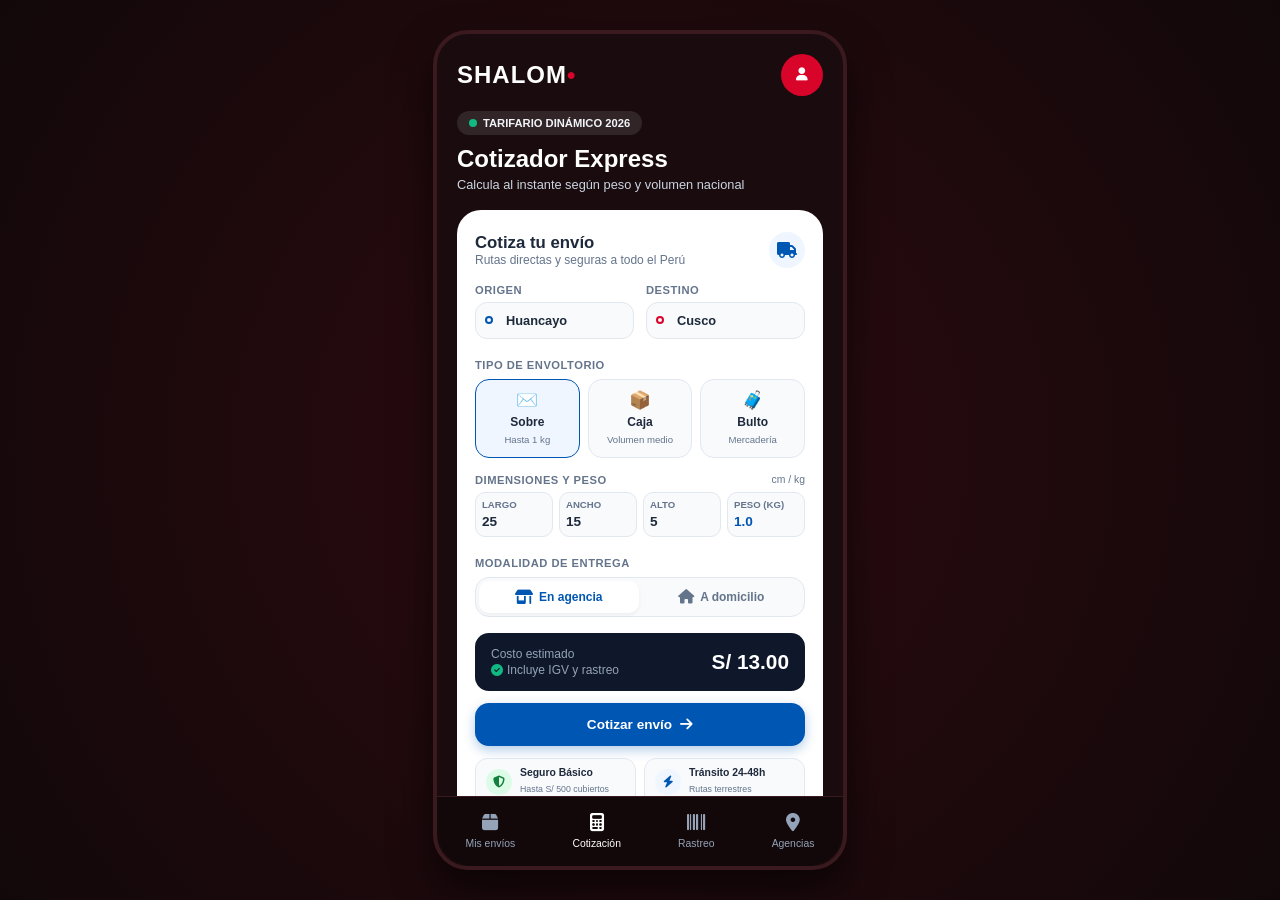
==== cotizacion/cotizacion.html @ 1560a375 "Add files via upload" ====
<!DOCTYPE html>
<html lang="es">
<head>
  <meta charset="UTF-8">
  <meta name="viewport" content="width=device-width, initial-scale=1.0">
  <title>Shalom - Cotización de Envío</title>
  <link rel="stylesheet" href="cotizacion.css">
  <!-- CDN de FontAwesome para los iconos -->
  <link rel="stylesheet" href="https://cdnjs.cloudflare.com/ajax/libs/font-awesome/6.4.0/css/all.min.css">
</head>
<body class="mobile-body">

  <div class="app-container">
    <!-- Cabecera con botón de perfil corregido (id="btnProfile") -->
    <header class="app-header-nav">
      <div class="logo">SHALOM<span class="dot">•</span></div>
      <button class="profile-btn" id="btnProfile" aria-label="Perfil">
        <i class="fa-solid fa-user"></i>
      </button>
    </header>

    <!-- Contenido con Scroll Interno -->
    <div class="scrollable-content">
      <main class="main-content">
        <div class="badge">
          <span class="status-dot"></span>
          <span>TARIFARIO DINÁMICO 2026</span>
        </div>
        <h1 class="title">Cotizador Express</h1>
        <p class="subtitle">Calcula al instante según peso y volumen nacional</p>

        <!-- Tarjeta Blanca Principal -->
        <div class="card">
          <div class="summary-header">
            <div>
              <h3>Cotiza tu envío</h3>
              <p style="font-size: 0.75rem; color: #64748b;">Rutas directas y seguras a todo el Perú</p>
            </div>
            <div class="truck-icon-box" style="background: #eff6ff; width: 36px; height: 36px; border-radius: 50%; display: flex; align-items: center; justify-content: center; color: #0056b3;">
              <i class="fa-solid fa-truck"></i>
            </div>
          </div>

          <!-- Origen y Destino -->
          <div class="form-grid-2">
            <div class="form-group">
              <label class="form-label">ORIGEN</label>
              <div class="select-wrapper">
                <span class="dot-indicator blue-dot"></span>
                <select id="select-origen">
                  <option value="Huancayo" selected>Huancayo</option>
                  <option value="Lima (Matriz)">Lima (Matriz)</option>
                  <option value="Arequipa">Arequipa</option>
                  <option value="Cusco">Cusco</option>
                </select>
              </div>
            </div>
            <div class="form-group">
              <label class="form-label">DESTINO</label>
              <div class="select-wrapper">
                <span class="dot-indicator red-dot"></span>
                <select id="select-destino">
                  <option value="Cusco" selected>Cusco</option>
                  <option value="Lima (Matriz)">Lima (Matriz)</option>
                  <option value="Huancayo">Huancayo</option>
                  <option value="Arequipa">Arequipa</option>
                </select>
              </div>
            </div>
          </div>

          <!-- Tipo de Envoltorio -->
          <div class="section-block">
            <label class="form-label">TIPO DE ENVOLTORIO</label>
            <div class="packaging-options">
              <div class="pkg-card active" data-pkg="sobre">
                <div class="pkg-icon">✉️</div>
                <span class="pkg-title">Sobre</span>
                <span class="pkg-sub">Hasta 1 kg</span>
              </div>
              <div class="pkg-card" data-pkg="caja">
                <div class="pkg-icon">📦</div>
                <span class="pkg-title">Caja</span>
                <span class="pkg-sub">Volumen medio</span>
              </div>
              <div class="pkg-card" data-pkg="bulto">
                <div class="pkg-icon">🧳</div>
                <span class="pkg-title">Bulto</span>
                <span class="pkg-sub">Mercadería</span>
              </div>
            </div>
          </div>

          <!-- Dimensiones y Peso -->
          <div class="section-block">
            <div class="dimensions-header">
              <label class="form-label">DIMENSIONES Y PESO</label>
              <span class="unit-helper">cm / kg</span>
            </div>
            <div class="dimensions-grid">
              <div class="dimension-box">
                <span>LARGO</span>
                <input type="number" id="inp-largo" value="25">
              </div>
              <div class="dimension-box">
                <span>ANCHO</span>
                <input type="number" id="inp-ancho" value="15">
              </div>
              <div class="dimension-box">
                <span>ALTO</span>
                <input type="number" id="inp-alto" value="5">
              </div>
              <div class="dimension-box weight-highlight">
                <span>PESO (KG)</span>
                <input type="number" id="inp-peso" value="1.0" step="0.5">
              </div>
            </div>
          </div>

          <!-- Modalidad de Entrega -->
          <div class="section-block">
            <label class="form-label">MODALIDAD DE ENTREGA</label>
            <div class="delivery-toggle">
              <button class="delivery-btn active" data-delivery="agencia">
                <i class="fa-solid fa-shop"></i>
                <span>En agencia</span>
              </button>
              <button class="delivery-btn" data-delivery="domicilio">
                <i class="fa-solid fa-house"></i>
                <span>A domicilio</span>
              </button>
            </div>
          </div>

          <!-- Costo Estimado -->
          <div class="cost-card">
            <div class="cost-info">
              <span>Costo estimado</span>
              <div class="cost-sub">
                <i class="fa-solid fa-circle-check"></i>
                <span>Incluye IGV y rastreo</span>
              </div>
            </div>
            <div class="cost-amount" id="cost-display">S/ 13.00</div>
          </div>

          <!-- Botón Cotizar -->
          <button class="primary-btn" id="btn-submit">
            <span>Cotizar envío</span>
            <i class="fa-solid fa-arrow-right"></i>
          </button>

          <!-- Características -->
          <div class="features-grid">
            <div class="feature-pill">
              <div class="feature-icon green">
                <i class="fa-solid fa-shield-halved"></i>
              </div>
              <div class="feature-text">
                <strong>Seguro Básico</strong>
                <span>Hasta S/ 500 cubiertos</span>
              </div>
            </div>
            <div class="feature-pill">
              <div class="feature-icon blue">
                <i class="fa-solid fa-bolt"></i>
              </div>
              <div class="feature-text">
                <strong>Tránsito 24-48h</strong>
                <span>Rutas terrestres</span>
              </div>
            </div>
          </div>

        </div>
      </main>
    </div>

    <!-- Barra de Navegación Inferior Sincronizada -->
    <nav class="bottom-nav">
      <a href="../envios/envio.html" class="nav-item">
        <i class="fa-solid fa-box"></i>
        <span>Mis envíos</span>
      </a>
        <a href="cotizacion.html" class="nav-item active">
        <i class="fa-solid fa-calculator"></i>
        <span>Cotización</span>
      </a>
      <a href="../rastreo/rastreo.html" class="nav-item">
        <i class="fa-solid fa-barcode"></i>
        <span>Rastreo</span>
      </a>
      <a href="../ubicacion/ubicacion.html" class="nav-item">
        <i class="fa-solid fa-location-dot"></i>
        <span>Agencias</span>
      </a>
    </nav>
  </div>

  <script src="cotizacion.js"></script>
</body>
</html>
---- cotizacion/cotizacion.css ----
:root {
  --primary-red: #d90429;
  --primary-blue: #0056b3;
  --bg-dark: #12080a;
  --card-bg: #ffffff;
  --text-dark: #1e293b;
  --input-bg: #f8fafc;
}

* {
  box-sizing: border-box;
  margin: 0;
  padding: 0;
  font-family: 'Segoe UI', Tahoma, Geneva, Verdana, sans-serif;
}

body.mobile-body {
  background: radial-gradient(circle at center, #2d0b10 0%, #12080a 100%);
  min-height: 100vh;
  display: flex;
  justify-content: center;
  align-items: center;
  padding: 20px;
}

.app-container {
  width: 100%;
  max-width: 414px;
  height: 840px;
  background-color: #1a0c0e;
  border-radius: 35px;
  display: flex;
  flex-direction: column;
  box-shadow: 0 20px 40px rgba(0, 0, 0, 0.6);
  color: #ffffff;
  border: 4px solid #3a1a1e;
  position: relative;
  overflow: hidden;
}

/* --- CABECERA FIJA --- */
.app-header-nav {
  display: flex;
  align-items: center;
  justify-content: space-between;
  padding: 20px 20px 10px 20px;
  flex-shrink: 0;
}

.logo {
  font-size: 1.5rem;
  font-weight: 800;
  color: #ffffff;
  letter-spacing: 1px;
}

.logo .dot {
  color: var(--primary-red);
}

.profile-btn {
  background: var(--primary-red);
  border: none;
  color: #fff;
  width: 42px;
  height: 42px;
  border-radius: 50%;
  cursor: pointer;
  display: flex;
  align-items: center;
  justify-content: center;
}

/* --- CONTENEDOR CON SCROLL INTERNO --- */
.scrollable-content {
  flex: 1;
  overflow-y: auto;
  padding: 0 20px 90px 20px;
}

.scrollable-content::-webkit-scrollbar {
  width: 4px;
}
.scrollable-content::-webkit-scrollbar-thumb {
  background: rgba(255, 255, 255, 0.2);
  border-radius: 4px;
}

.main-content {
  margin-top: 5px;
}

.badge {
  display: inline-flex;
  align-items: center;
  gap: 6px;
  background: rgba(255, 255, 255, 0.1);
  padding: 6px 12px;
  border-radius: 20px;
  font-size: 0.7rem;
  font-weight: 700;
  margin-bottom: 10px;
  color: #f1f5f9;
}

.status-dot {
  width: 8px;
  height: 8px;
  background-color: #10b981;
  border-radius: 50%;
}

.title {
  font-size: 1.5rem;
  font-weight: 800;
  margin-bottom: 4px;
  color: #ffffff;
}

.subtitle {
  font-size: 0.8rem;
  color: #cbd5e1;
  margin-bottom: 16px;
  line-height: 1.3;
}

/* --- TARJETA BLANCA PRINCIPAL --- */
.card {
  background-color: var(--card-bg);
  border-radius: 24px;
  padding: 22px 18px;
  color: var(--text-dark);
  margin-bottom: 10px;
}

.summary-header {
  display: flex;
  justify-content: space-between;
  align-items: center;
  margin-bottom: 16px;
}

.summary-header h3 {
  font-size: 1.05rem;
  font-weight: 800;
  color: var(--text-dark);
}

.truck-icon-box {
  background: #eff6ff;
  width: 36px;
  height: 36px;
  border-radius: 50%;
  display: flex;
  align-items: center;
  justify-content: center;
  color: var(--primary-blue);
}

.truck-icon-box svg {
  width: 18px;
  height: 18px;
}

/* --- CAMPOS Y GRID --- */
.form-grid-2 {
  display: grid;
  grid-template-columns: 1fr 1fr;
  gap: 12px;
  margin-bottom: 16px;
}

.form-group {
  display: flex;
  flex-direction: column;
  gap: 6px;
}

.form-label {
  font-size: 0.7rem;
  font-weight: 800;
  color: #64748b;
  letter-spacing: 0.5px;
}

.select-wrapper {
  position: relative;
  display: flex;
  align-items: center;
}

.select-wrapper select {
  width: 100%;
  padding: 10px 10px 10px 30px;
  background-color: var(--input-bg);
  border: 1px solid #e2e8f0;
  border-radius: 12px;
  font-size: 0.8rem;
  font-weight: 700;
  color: var(--text-dark);
  appearance: none;
  outline: none;
  cursor: pointer;
}

.dot-indicator {
  position: absolute;
  left: 10px;
  width: 8px;
  height: 8px;
  border-radius: 50%;
}
.blue-dot { border: 2px solid var(--primary-blue); }
.red-dot { border: 2px solid var(--primary-red); }

/* --- ENVOLTORIO --- */
.section-block {
  margin-bottom: 16px;
}

.packaging-options {
  display: grid;
  grid-template-columns: repeat(3, 1fr);
  gap: 8px;
  margin-top: 6px;
}

.pkg-card {
  background: var(--input-bg);
  border: 1.5px solid #e2e8f0;
  border-radius: 14px;
  padding: 10px 6px;
  text-align: center;
  cursor: pointer;
  transition: all 0.2s ease;
}

.pkg-card.active {
  background: #eff6ff;
  border-color: var(--primary-blue);
}

.pkg-icon {
  font-size: 1.1rem;
  margin-bottom: 4px;
}

.pkg-title {
  font-size: 0.75rem;
  font-weight: 800;
  color: var(--text-dark);
  display: block;
}

.pkg-sub {
  font-size: 0.6rem;
  color: #64748b;
}

/* --- DIMENSIONES --- */
.dimensions-header {
  display: flex;
  justify-content: space-between;
  align-items: center;
  margin-bottom: 6px;
}

.unit-helper {
  font-size: 0.65rem;
  color: #64748b;
}

.dimensions-grid {
  display: grid;
  grid-template-columns: repeat(4, 1fr);
  gap: 6px;
}

.dimension-box {
  background: var(--input-bg);
  border: 1px solid #e2e8f0;
  border-radius: 10px;
  padding: 6px;
}

.dimension-box span {
  display: block;
  font-size: 0.6rem;
  font-weight: 800;
  color: #64748b;
  margin-bottom: 2px;
}

.dimension-box input {
  background: transparent;
  border: none;
  font-size: 0.85rem;
  font-weight: 800;
  color: var(--text-dark);
  width: 100%;
  outline: none;
}

.weight-highlight input {
  color: var(--primary-blue);
}

/* --- ENTREGA --- */
.delivery-toggle {
  background: var(--input-bg);
  border: 1px solid #e2e8f0;
  padding: 3px;
  border-radius: 14px;
  display: grid;
  grid-template-columns: 1fr 1fr;
  gap: 3px;
  margin-top: 6px;
}

.delivery-btn {
  background: transparent;
  border: none;
  padding: 9px;
  border-radius: 10px;
  display: flex;
  align-items: center;
  justify-content: center;
  gap: 6px;
  font-size: 0.75rem;
  font-weight: 700;
  color: #64748b;
  cursor: pointer;
}

.delivery-btn.active {
  background: #ffffff;
  color: var(--primary-blue);
  box-shadow: 0 2px 4px rgba(0,0,0,0.05);
}

.delivery-btn i {
  font-size: 0.9rem;
}

/* --- COSTO Y BOTÓN --- */
.cost-card {
  background: #0f172a;
  border-radius: 14px;
  padding: 14px 16px;
  color: #ffffff;
  display: flex;
  justify-content: space-between;
  align-items: center;
  margin-bottom: 12px;
}

.cost-info span {
  font-size: 0.75rem;
  color: #94a3b8;
  display: block;
}

.cost-sub {
  display: flex;
  align-items: center;
  gap: 4px;
  font-size: 0.65rem;
  color: #10b981;
  margin-top: 2px;
}

.cost-sub i {
  font-size: 0.75rem;
}

.cost-amount {
  font-size: 1.3rem;
  font-weight: 900;
}

.primary-btn {
  background: var(--primary-blue);
  color: #ffffff;
  border: none;
  border-radius: 14px;
  padding: 14px;
  font-size: 0.85rem;
  font-weight: 800;
  display: flex;
  align-items: center;
  justify-content: center;
  gap: 8px;
  width: 100%;
  cursor: pointer;
  margin-bottom: 12px;
  box-shadow: 0 4px 12px rgba(0,86,179,0.3);
}

.primary-btn i {
  font-size: 0.9rem;
}

/* --- INSIGNIAS --- */
.features-grid {
  display: grid;
  grid-template-columns: 1fr 1fr;
  gap: 8px;
}

.feature-pill {
  background: var(--input-bg);
  border: 1px solid #e2e8f0;
  border-radius: 12px;
  padding: 8px 10px;
  display: flex;
  align-items: center;
  gap: 8px;
}

.feature-icon {
  width: 26px;
  height: 26px;
  border-radius: 50%;
  display: flex;
  align-items: center;
  justify-content: center;
  flex-shrink: 0;
}

.feature-icon.green { background: #dcfce7; color: #15803d; }
.feature-icon.blue { background: #eff6ff; color: var(--primary-blue); }

.feature-icon i {
  font-size: 0.75rem;
}

.feature-text strong {
  display: block;
  font-size: 0.65rem;
  color: var(--text-dark);
}

.feature-text span {
  font-size: 0.55rem;
  color: #64748b;
}

/* --- BARRA NAVEGACIÓN INFERIOR (ICONOS AL TAMAÑO CORRECTO) --- */
/* --- BARRA DE NAVEGACIÓN INFERIOR (Sincronizada idéntica a envíos) --- */
.bottom-nav {
  position: absolute;
  bottom: 0;
  left: 0;
  right: 0;
  height: 70px;
  background: #12080a;
  border-top: 1px solid #3a1a1e;
  display: flex;
  justify-content: space-around;
  align-items: center;
  border-bottom-left-radius: 35px;
  border-bottom-right-radius: 35px;
  flex-shrink: 0;
  z-index: 10;
}

.nav-item {
  display: flex;
  flex-direction: column;
  align-items: center;
  text-decoration: none;
  color: #94a3b8;
  font-size: 0.65rem;
  gap: 4px;
}

.nav-item i {
  font-size: 1.15rem;
  margin-bottom: 2px;
}

.nav-item.active,
.nav-item:hover {
  color: #ffffff;
}
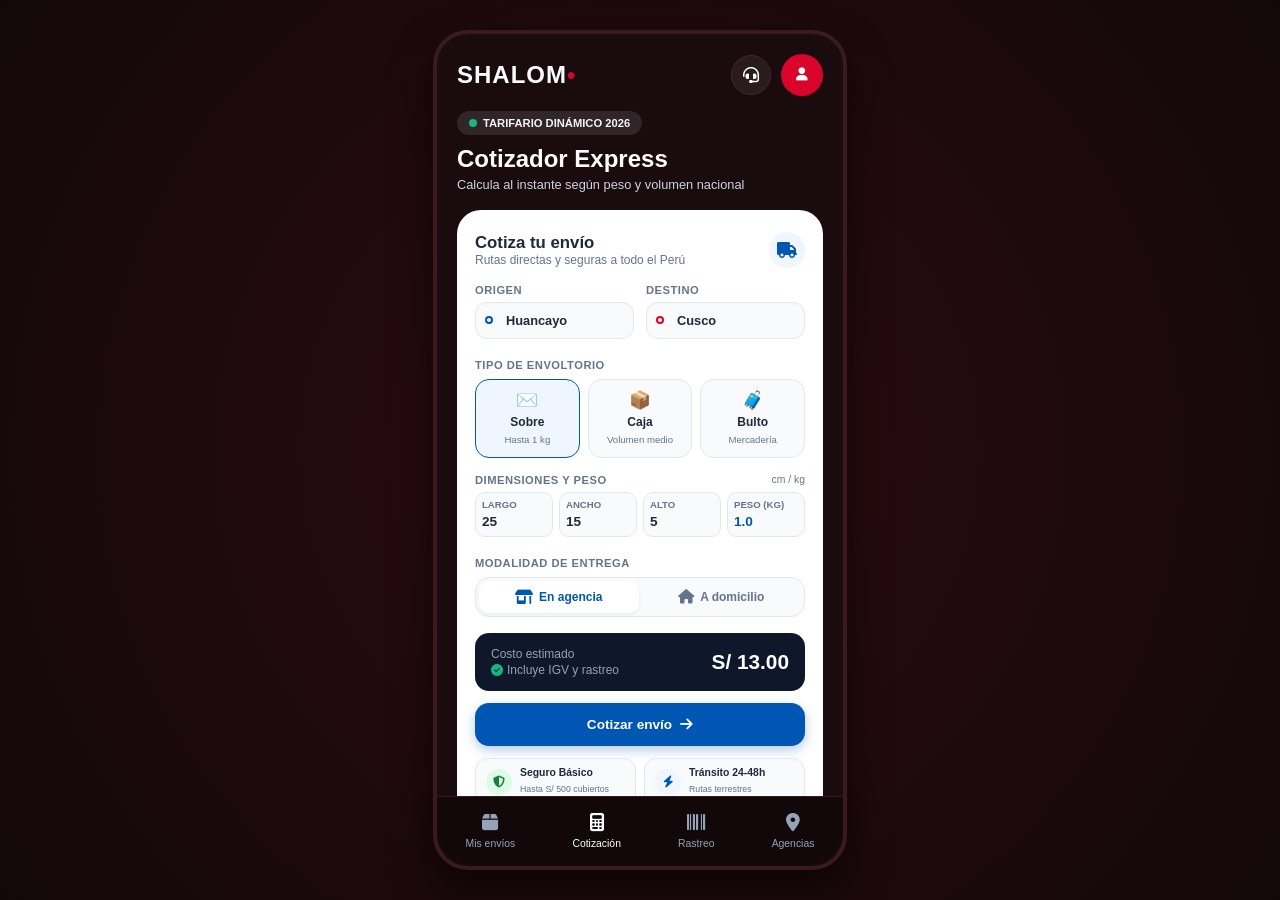
==== commit 9167f875: "Add files via upload" ====
--- a/cotizacion/cotizacion.html
+++ b/cotizacion/cotizacion.html
@@ -11,12 +11,22 @@
 <body class="mobile-body">
 
   <div class="app-container">
-    <!-- Cabecera con botón de perfil corregido (id="btnProfile") -->
+    <!-- Cabecera con botón de atención al cliente y perfil -->
     <header class="app-header-nav">
       <div class="logo">SHALOM<span class="dot">•</span></div>
-      <button class="profile-btn" id="btnProfile" aria-label="Perfil">
-        <i class="fa-solid fa-user"></i>
-      </button>
+      <div class="header-actions">
+        <button 
+          class="support-circle-btn" 
+          id="btnAtencion" 
+          title="Atención al Cliente" 
+          aria-label="Atención al Cliente"
+          onclick="window.location.href='../atencion_cliente/atencion.html'">
+          <i class="fa-solid fa-headset"></i>
+        </button>
+        <button class="profile-btn" id="btnProfile" aria-label="Perfil">
+          <i class="fa-solid fa-user"></i>
+        </button>
+      </div>
     </header>
 
     <!-- Contenido con Scroll Interno -->
--- a/cotizacion/cotizacion.css
+++ b/cotizacion/cotizacion.css
@@ -69,6 +69,36 @@
   display: flex;
   align-items: center;
   justify-content: center;
+}
+
+/*boton de antencion al cliente*/
+/* Contenedor para alinear ambos iconos circulares en la cabecera */
+.header-actions {
+  display: flex;
+  align-items: center;
+  gap: 10px;
+}
+
+/* Botón circular de Atención al Cliente al costado de .profile-btn */
+.support-circle-btn {
+  width: 40px;
+  height: 40px;
+  border-radius: 50%;
+  background-color: #291b1e;
+  border: 1.5px solid #42272c;
+  color: #ffffff;
+  font-size: 16px;
+  display: flex;
+  align-items: center;
+  justify-content: center;
+  cursor: pointer;
+  transition: all 0.2s ease;
+}
+
+.support-circle-btn:hover {
+  background-color: #3a2328;
+  border-color: #d60c23;
+  transform: scale(1.05);
 }
 
 /* --- CONTENEDOR CON SCROLL INTERNO --- */
